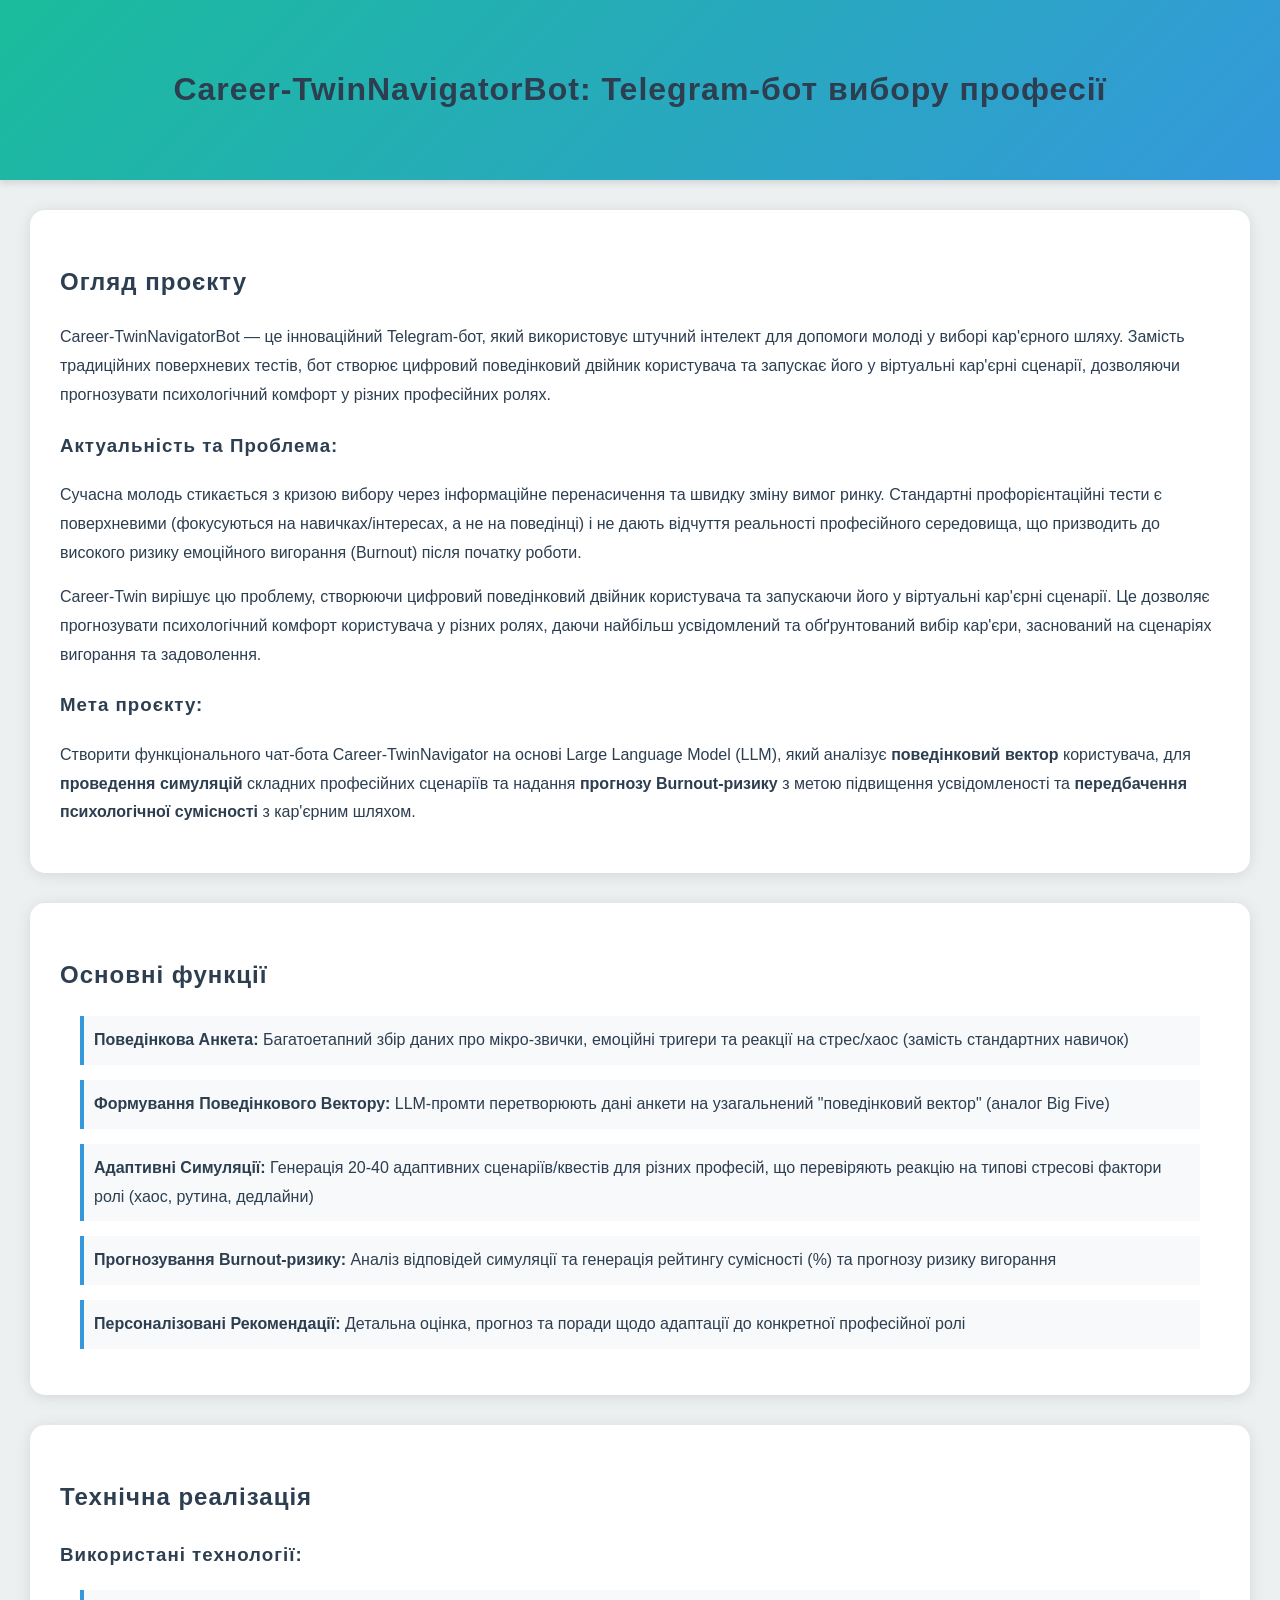
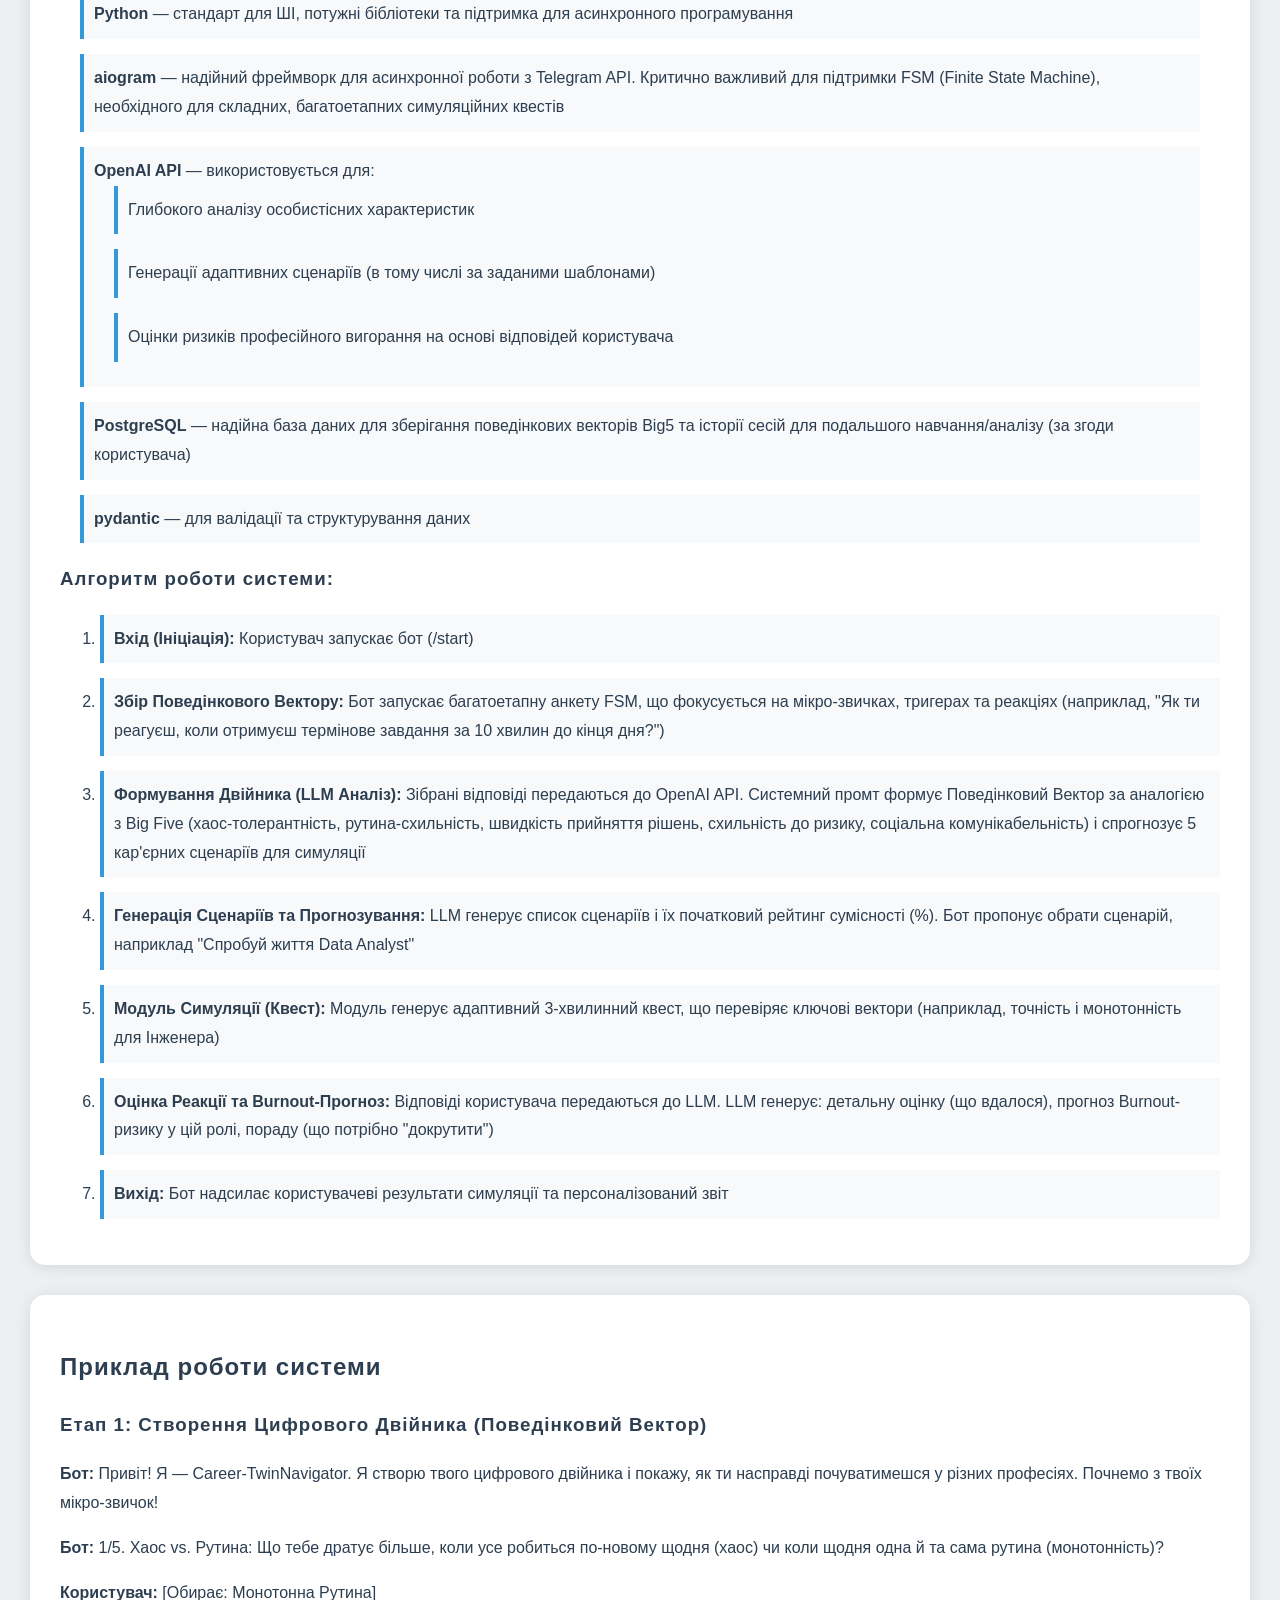
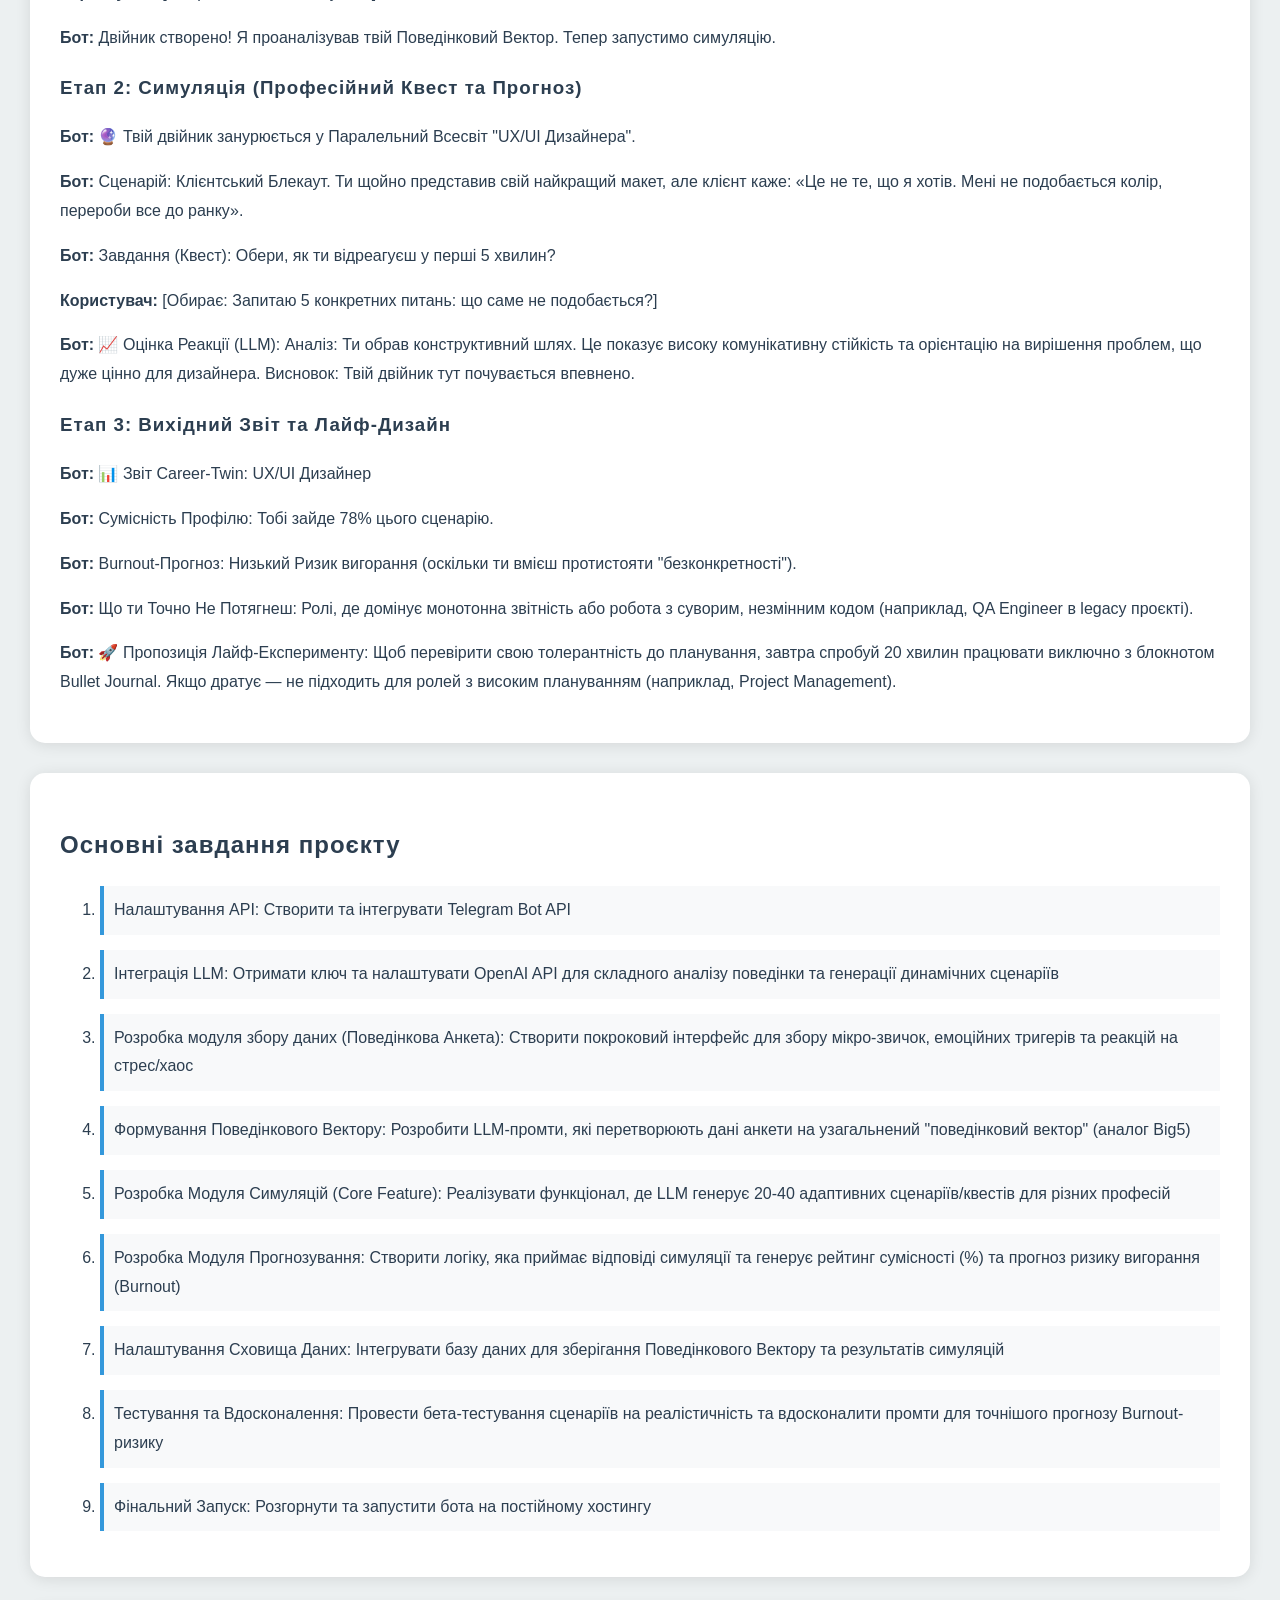
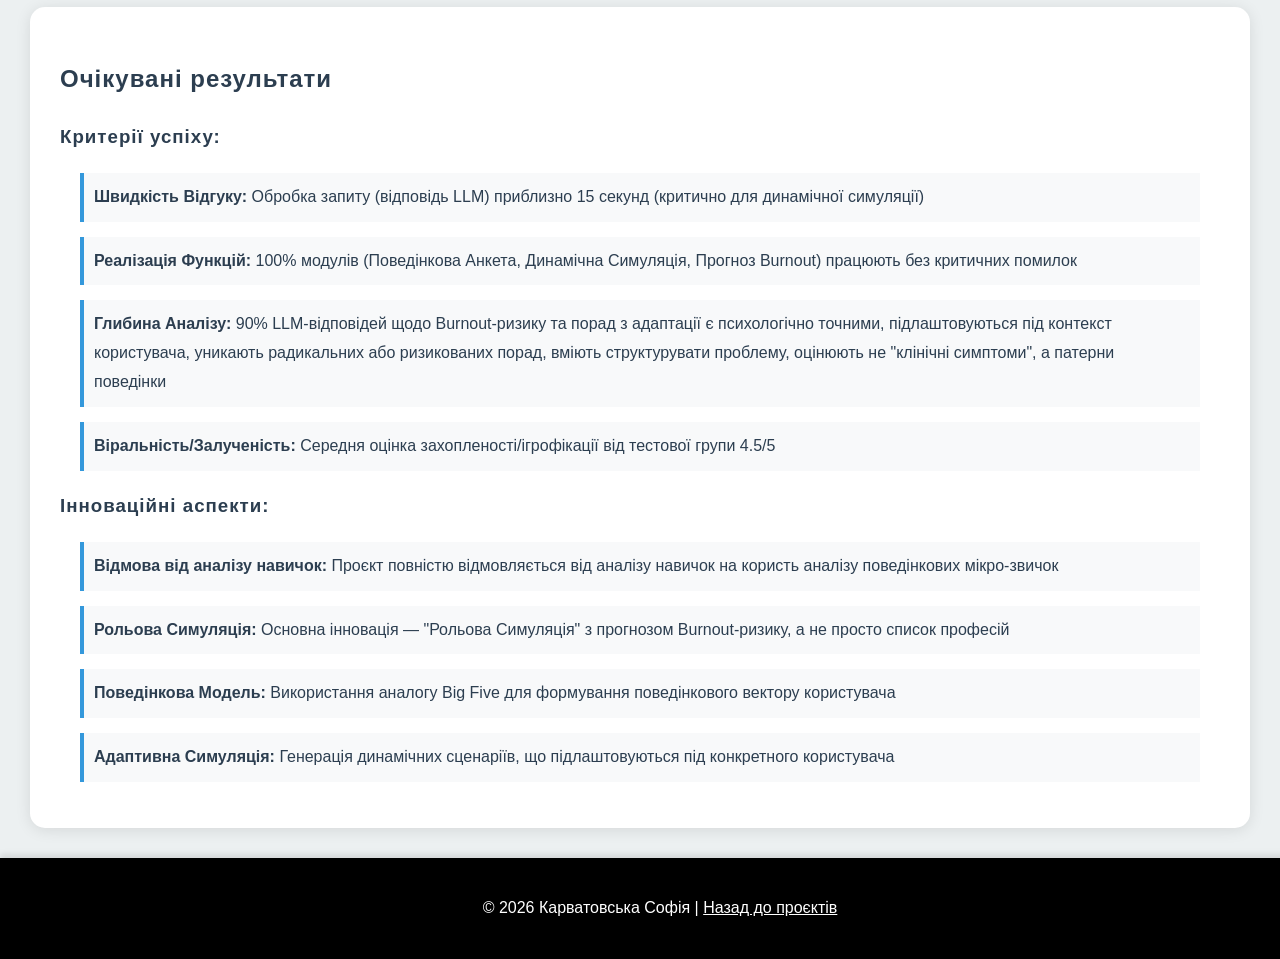
==== project/index.html @ 1b2fbc67 "structure" ====
<!DOCTYPE html>
<html lang="uk">
<head>
    <meta charset="UTF-8">
    <meta name="viewport" content="width=device-width, initial-scale=1.0">
    <title>Career-TwinNavigatorBot</title>
    <link rel="stylesheet" href="style.css">
</head>
<body>
    <header>
        <h1>Career-TwinNavigatorBot: Telegram-бот вибору професії</h1>
    </header>

    <section id="project-overview">
        <h2>Огляд проєкту</h2>
        <p>
            Career-TwinNavigatorBot — це інноваційний Telegram-бот, який використовує штучний інтелект 
            для допомоги молоді у виборі кар'єрного шляху. Замість традиційних поверхневих тестів, 
            бот створює цифровий поведінковий двійник користувача та запускає його у віртуальні 
            кар'єрні сценарії, дозволяючи прогнозувати психологічний комфорт у різних професійних ролях.
        </p>
        
        <h3>Актуальність та Проблема:</h3>
        <p>
            Сучасна молодь стикається з кризою вибору через інформаційне перенасичення та швидку 
            зміну вимог ринку. Стандартні профорієнтаційні тести є поверхневими (фокусуються на 
            навичках/інтересах, а не на поведінці) і не дають відчуття реальності професійного 
            середовища, що призводить до високого ризику емоційного вигорання (Burnout) після початку роботи.
        </p>
        <p>
            Career-Twin вирішує цю проблему, створюючи цифровий поведінковий двійник користувача 
            та запускаючи його у віртуальні кар'єрні сценарії. Це дозволяє прогнозувати психологічний 
            комфорт користувача у різних ролях, даючи найбільш усвідомлений та обґрунтований вибір 
            кар'єри, заснований на сценаріях вигорання та задоволення.
        </p>
        
        <h3>Мета проєкту:</h3>
        <p>
            Створити функціонального чат-бота Career-TwinNavigator на основі Large Language Model (LLM), 
            який аналізує <strong>поведінковий вектор</strong> користувача, для <strong>проведення симуляцій</strong> 
            складних професійних сценаріїв та надання <strong>прогнозу Burnout-ризику</strong> з метою 
            підвищення усвідомленості та <strong>передбачення психологічної сумісності</strong> з кар'єрним шляхом.
        </p>
    </section>

    <section id="main-features">
        <h2>Основні функції</h2>
        <ul>
            <li>
                <strong>Поведінкова Анкета:</strong> Багатоетапний збір даних про мікро-звички, 
                емоційні тригери та реакції на стрес/хаос (замість стандартних навичок)
            </li>
            <li>
                <strong>Формування Поведінкового Вектору:</strong> LLM-промти перетворюють дані 
                анкети на узагальнений "поведінковий вектор" (аналог Big Five)
            </li>
            <li>
                <strong>Адаптивні Симуляції:</strong> Генерація 20-40 адаптивних сценаріїв/квестів 
                для різних професій, що перевіряють реакцію на типові стресові фактори ролі 
                (хаос, рутина, дедлайни)
            </li>
            <li>
                <strong>Прогнозування Burnout-ризику:</strong> Аналіз відповідей симуляції та 
                генерація рейтингу сумісності (%) та прогнозу ризику вигорання
            </li>
            <li>
                <strong>Персоналізовані Рекомендації:</strong> Детальна оцінка, прогноз та поради 
                щодо адаптації до конкретної професійної ролі
            </li>
        </ul>
    </section>

    <section id="technical-details">
        <h2>Технічна реалізація</h2>
        <h3>Використані технології:</h3>
        <ul>
            <li>
                <strong>Python</strong> — стандарт для ШІ, потужні бібліотеки та підтримка для 
                асинхронного програмування
            </li>
            <li>
                <strong>aiogram</strong> — надійний фреймворк для асинхронної роботи з Telegram API. 
                Критично важливий для підтримки FSM (Finite State Machine), необхідного для складних, 
                багатоетапних симуляційних квестів
            </li>
            <li>
                <strong>OpenAI API</strong> — використовується для:
                <ul>
                    <li>Глибокого аналізу особистісних характеристик</li>
                    <li>Генерації адаптивних сценаріїв (в тому числі за заданими шаблонами)</li>
                    <li>Оцінки ризиків професійного вигорання на основі відповідей користувача</li>
                </ul>
            </li>
            <li>
                <strong>PostgreSQL</strong> — надійна база даних для зберігання поведінкових векторів 
                Big5 та історії сесій для подальшого навчання/аналізу (за згоди користувача)
            </li>
            <li>
                <strong>pydantic</strong> — для валідації та структурування даних
            </li>
        </ul>
        
        <h3>Алгоритм роботи системи:</h3>
        <ol>
            <li>
                <strong>Вхід (Ініціація):</strong> Користувач запускає бот (/start)
            </li>
            <li>
                <strong>Збір Поведінкового Вектору:</strong> Бот запускає багатоетапну анкету FSM, 
                що фокусується на мікро-звичках, тригерах та реакціях (наприклад, "Як ти реагуєш, 
                коли отримуєш термінове завдання за 10 хвилин до кінця дня?")
            </li>
            <li>
                <strong>Формування Двійника (LLM Аналіз):</strong> Зібрані відповіді передаються до 
                OpenAI API. Системний промт формує Поведінковий Вектор за аналогією з Big Five 
                (хаос-толерантність, рутина-схильність, швидкість прийняття рішень, схильність до 
                ризику, соціальна комунікабельність) і спрогнозує 5 кар'єрних сценаріїв для симуляції
            </li>
            <li>
                <strong>Генерація Сценаріїв та Прогнозування:</strong> LLM генерує список сценаріїв 
                і їх початковий рейтинг сумісності (%). Бот пропонує обрати сценарій, наприклад 
                "Спробуй життя Data Analyst"
            </li>
            <li>
                <strong>Модуль Симуляції (Квест):</strong> Модуль генерує адаптивний 3-хвилинний 
                квест, що перевіряє ключові вектори (наприклад, точність і монотонність для Інженера)
            </li>
            <li>
                <strong>Оцінка Реакції та Burnout-Прогноз:</strong> Відповіді користувача передаються 
                до LLM. LLM генерує: детальну оцінку (що вдалося), прогноз Burnout-ризику у цій ролі, 
                пораду (що потрібно "докрутити")
            </li>
            <li>
                <strong>Вихід:</strong> Бот надсилає користувачеві результати симуляції та 
                персоналізований звіт
            </li>
        </ol>
    </section>

    <section id="workflow-example">
        <h2>Приклад роботи системи</h2>
        
        <h3>Етап 1: Створення Цифрового Двійника (Поведінковий Вектор)</h3>
        <div class="workflow-step">
            <p><strong>Бот:</strong> Привіт! Я — Career-TwinNavigator. Я створю твого цифрового 
            двійника і покажу, як ти насправді почуватимешся у різних професіях. Почнемо з твоїх 
            мікро-звичок!</p>
            <p><strong>Бот:</strong> 1/5. Хаос vs. Рутина: Що тебе дратує більше, коли усе робиться 
            по-новому щодня (хаос) чи коли щодня одна й та сама рутина (монотонність)?</p>
            <p><strong>Користувач:</strong> [Обирає: Монотонна Рутина]</p>
            <p><strong>Бот:</strong> Двійник створено! Я проаналізував твій Поведінковий Вектор. 
            Тепер запустимо симуляцію.</p>
        </div>

        <h3>Етап 2: Симуляція (Професійний Квест та Прогноз)</h3>
        <div class="workflow-step">
            <p><strong>Бот:</strong> 🔮 Твій двійник занурюється у Паралельний Всесвіт "UX/UI Дизайнера".</p>
            <p><strong>Бот:</strong> Сценарій: Клієнтський Блекаут. Ти щойно представив свій найкращий 
            макет, але клієнт каже: «Це не те, що я хотів. Мені не подобається колір, перероби все 
            до ранку».</p>
            <p><strong>Бот:</strong> Завдання (Квест): Обери, як ти відреагуєш у перші 5 хвилин?</p>
            <p><strong>Користувач:</strong> [Обирає: Запитаю 5 конкретних питань: що саме не подобається?]</p>
            <p><strong>Бот:</strong> 📈 Оцінка Реакції (LLM): Аналіз: Ти обрав конструктивний шлях. 
            Це показує високу комунікативну стійкість та орієнтацію на вирішення проблем, що дуже 
            цінно для дизайнера. Висновок: Твій двійник тут почувається впевнено.</p>
        </div>

        <h3>Етап 3: Вихідний Звіт та Лайф-Дизайн</h3>
        <div class="workflow-step">
            <p><strong>Бот:</strong> 📊 Звіт Career-Twin: UX/UI Дизайнер</p>
            <p><strong>Бот:</strong> Сумісність Профілю: Тобі зайде 78% цього сценарію.</p>
            <p><strong>Бот:</strong> Burnout-Прогноз: Низький Ризик вигорання (оскільки ти вмієш 
            протистояти "безконкретності").</p>
            <p><strong>Бот:</strong> Що ти Точно Не Потягнеш: Ролі, де домінує монотонна звітність 
            або робота з суворим, незмінним кодом (наприклад, QA Engineer в legacy проєкті).</p>
            <p><strong>Бот:</strong> 🚀 Пропозиція Лайф-Експерименту: Щоб перевірити свою толерантність 
            до планування, завтра спробуй 20 хвилин працювати виключно з блокнотом Bullet Journal. 
            Якщо дратує — не підходить для ролей з високим плануванням (наприклад, Project Management).</p>
        </div>
    </section>

    <section id="project-tasks">
        <h2>Основні завдання проєкту</h2>
        <ol>
            <li>Налаштування API: Створити та інтегрувати Telegram Bot API</li>
            <li>Інтеграція LLM: Отримати ключ та налаштувати OpenAI API для складного аналізу 
            поведінки та генерації динамічних сценаріїв</li>
            <li>Розробка модуля збору даних (Поведінкова Анкета): Створити покроковий інтерфейс 
            для збору мікро-звичок, емоційних тригерів та реакцій на стрес/хаос</li>
            <li>Формування Поведінкового Вектору: Розробити LLM-промти, які перетворюють дані 
            анкети на узагальнений "поведінковий вектор" (аналог Big5)</li>
            <li>Розробка Модуля Симуляцій (Core Feature): Реалізувати функціонал, де LLM генерує 
            20-40 адаптивних сценаріїв/квестів для різних професій</li>
            <li>Розробка Модуля Прогнозування: Створити логіку, яка приймає відповіді симуляції 
            та генерує рейтинг сумісності (%) та прогноз ризику вигорання (Burnout)</li>
            <li>Налаштування Сховища Даних: Інтегрувати базу даних для зберігання Поведінкового 
            Вектору та результатів симуляцій</li>
            <li>Тестування та Вдосконалення: Провести бета-тестування сценаріїв на реалістичність 
            та вдосконалити промти для точнішого прогнозу Burnout-ризику</li>
            <li>Фінальний Запуск: Розгорнути та запустити бота на постійному хостингу</li>
        </ol>
    </section>

    <section id="expected-results">
        <h2>Очікувані результати</h2>
        <h3>Критерії успіху:</h3>
        <ul>
            <li>
                <strong>Швидкість Відгуку:</strong> Обробка запиту (відповідь LLM) приблизно 15 секунд 
                (критично для динамічної симуляції)
            </li>
            <li>
                <strong>Реалізація Функцій:</strong> 100% модулів (Поведінкова Анкета, Динамічна Симуляція, 
                Прогноз Burnout) працюють без критичних помилок
            </li>
            <li>
                <strong>Глибина Аналізу:</strong> 90% LLM-відповідей щодо Burnout-ризику та порад з 
                адаптації є психологічно точними, підлаштовуються під контекст користувача, уникають 
                радикальних або ризикованих порад, вміють структурувати проблему, оцінюють не "клінічні 
                симптоми", а патерни поведінки
            </li>
            <li>
                <strong>Віральність/Залученість:</strong> Середня оцінка захопленості/ігрофікації від 
                тестової групи 4.5/5
            </li>
        </ul>

        <h3>Інноваційні аспекти:</h3>
        <ul>
            <li>
                <strong>Відмова від аналізу навичок:</strong> Проєкт повністю відмовляється від аналізу 
                навичок на користь аналізу поведінкових мікро-звичок
            </li>
            <li>
                <strong>Рольова Симуляція:</strong> Основна інновація — "Рольова Симуляція" з прогнозом 
                Burnout-ризику, а не просто список професій
            </li>
            <li>
                <strong>Поведінкова Модель:</strong> Використання аналогу Big Five для формування 
                поведінкового вектору користувача
            </li>
            <li>
                <strong>Адаптивна Симуляція:</strong> Генерація динамічних сценаріїв, що підлаштовуються 
                під конкретного користувача
            </li>
        </ul>
    </section>

    <footer>
        <p>&copy; 2026 Карватовська Софія | <a href="../index.html">Назад до проєктів</a></p>
    </footer>
</body>
</html>
---- project/style.css ----
body {
    font-family: 'Roboto', sans-serif;
    line-height: 1.8;
    margin: 0;
    padding: 0;
    color: #2c3e50;
    background: #ecf0f1;
}

header {
    background: linear-gradient(135deg, #1abc9c, #3498db);
    padding: 40px;
    text-align: center;
    box-shadow: 0 4px 6px rgba(0,0,0,0.1);
}

section {
    background: white;
    padding: 30px;
    margin: 30px;
    border-radius: 15px;
    box-shadow: 0 2px 15px rgba(0,0,0,0.1);
}

h1, h2, h3 {
    color: #2c3e50;
    font-weight: 700;
    letter-spacing: 1px;
}

ul {
    padding: 0 20px;
    list-style-type: none;
}

li {
    margin-bottom: 15px;
    padding: 10px;
    border-left: 4px solid #3498db;
    background: #f8f9fa;
}

form {
    display: grid;
    gap: 15px;
    max-width: 600px;
    margin: 0 auto;
}

label {
    font-weight: 600;
    color: #34495e;
}

input, textarea {
    padding: 12px;
    border: 2px solid #bdc3c7;
    border-radius: 8px;
    transition: all 0.3s ease;
}

input:focus, textarea:focus {
    border-color: #3498db;
    outline: none;
    box-shadow: 0 0 5px rgba(52,152,219,0.3);
}

button {
    padding: 12px 24px;
    background: linear-gradient(45deg, #3498db, #2980b9);
    color: white;
    border: none;
    border-radius: 8px;
    cursor: pointer;
    font-weight: 600;
    transition: transform 0.2s ease;
}

button:hover {
    background: linear-gradient(45deg, #2980b9, #2c3e50);
    transform: translateY(-2px);
}

footer {
    background: #000000;
    color: white;
    text-align: center;
    padding: 20px;
    width: 100%;
    bottom: 0;
    box-shadow: 0 -4px 6px rgba(0, 0, 0, 0.1);
}

footer a {
    color: white;
}
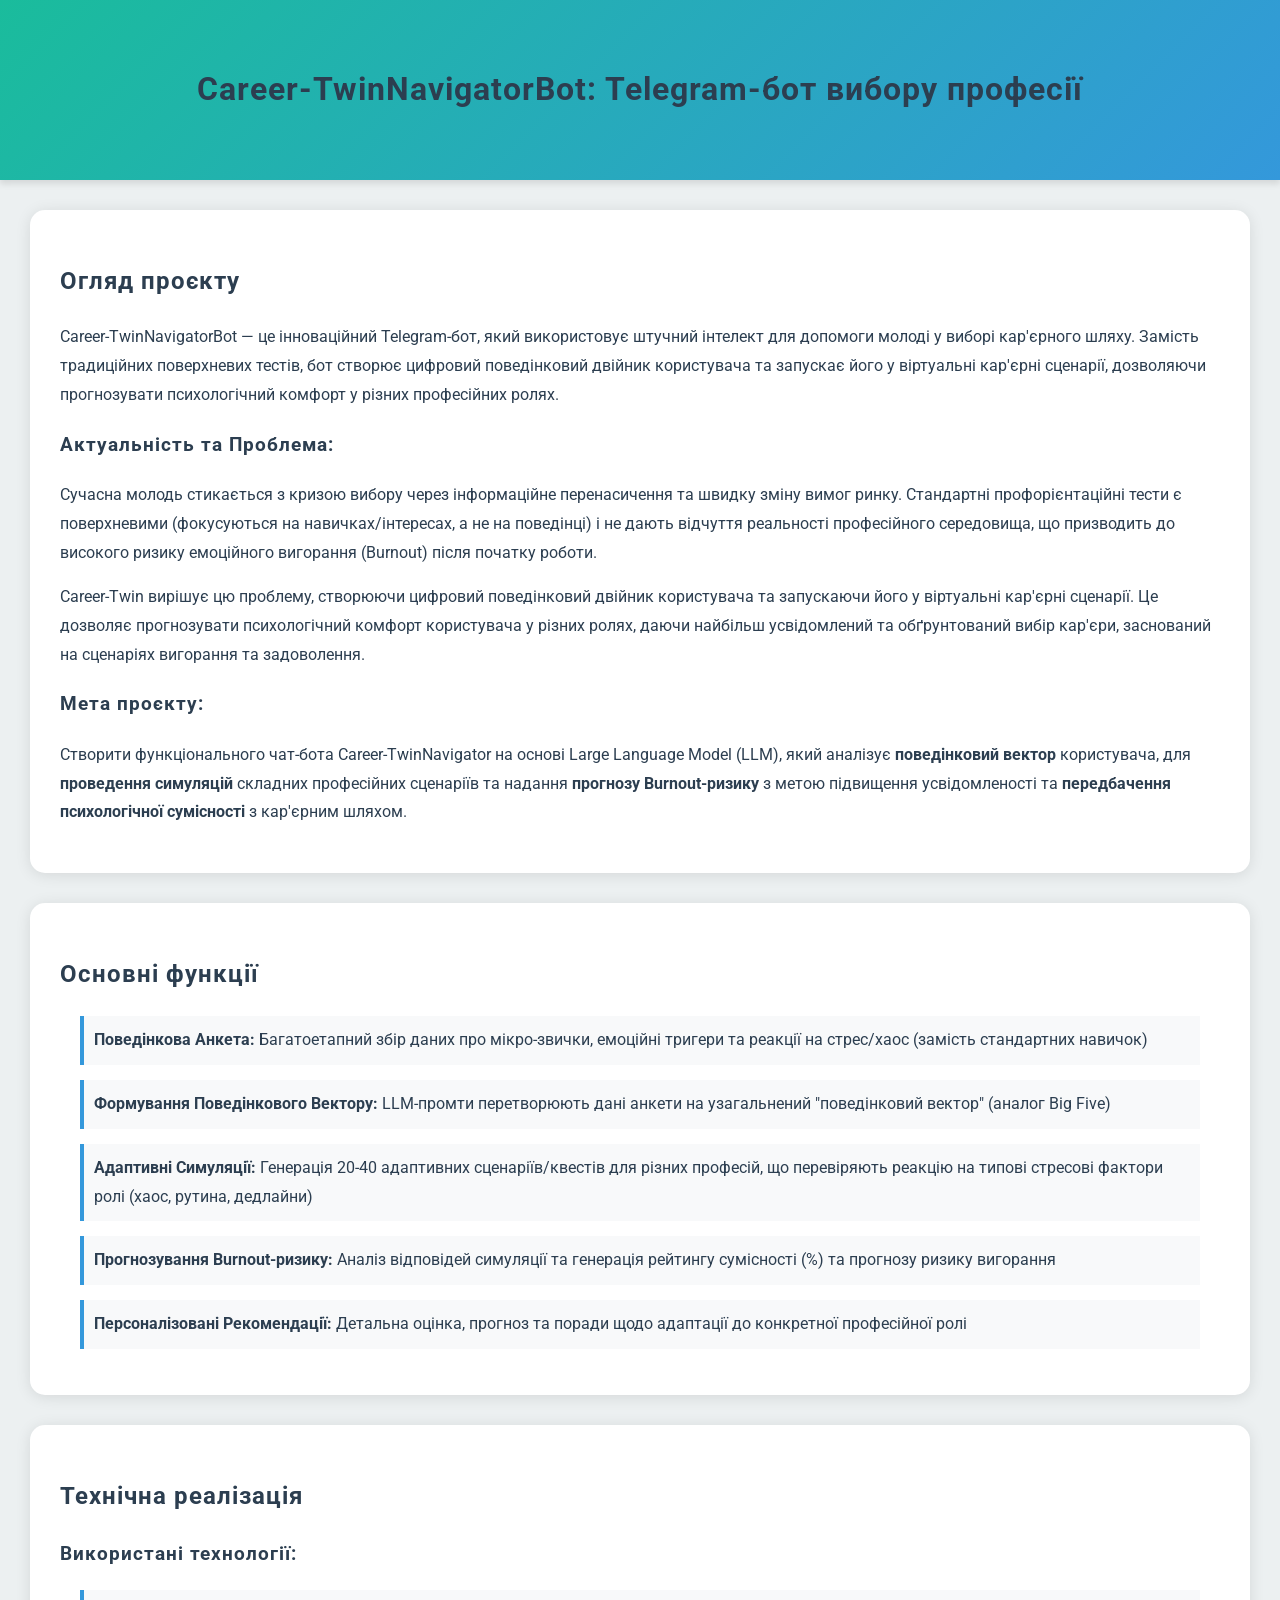
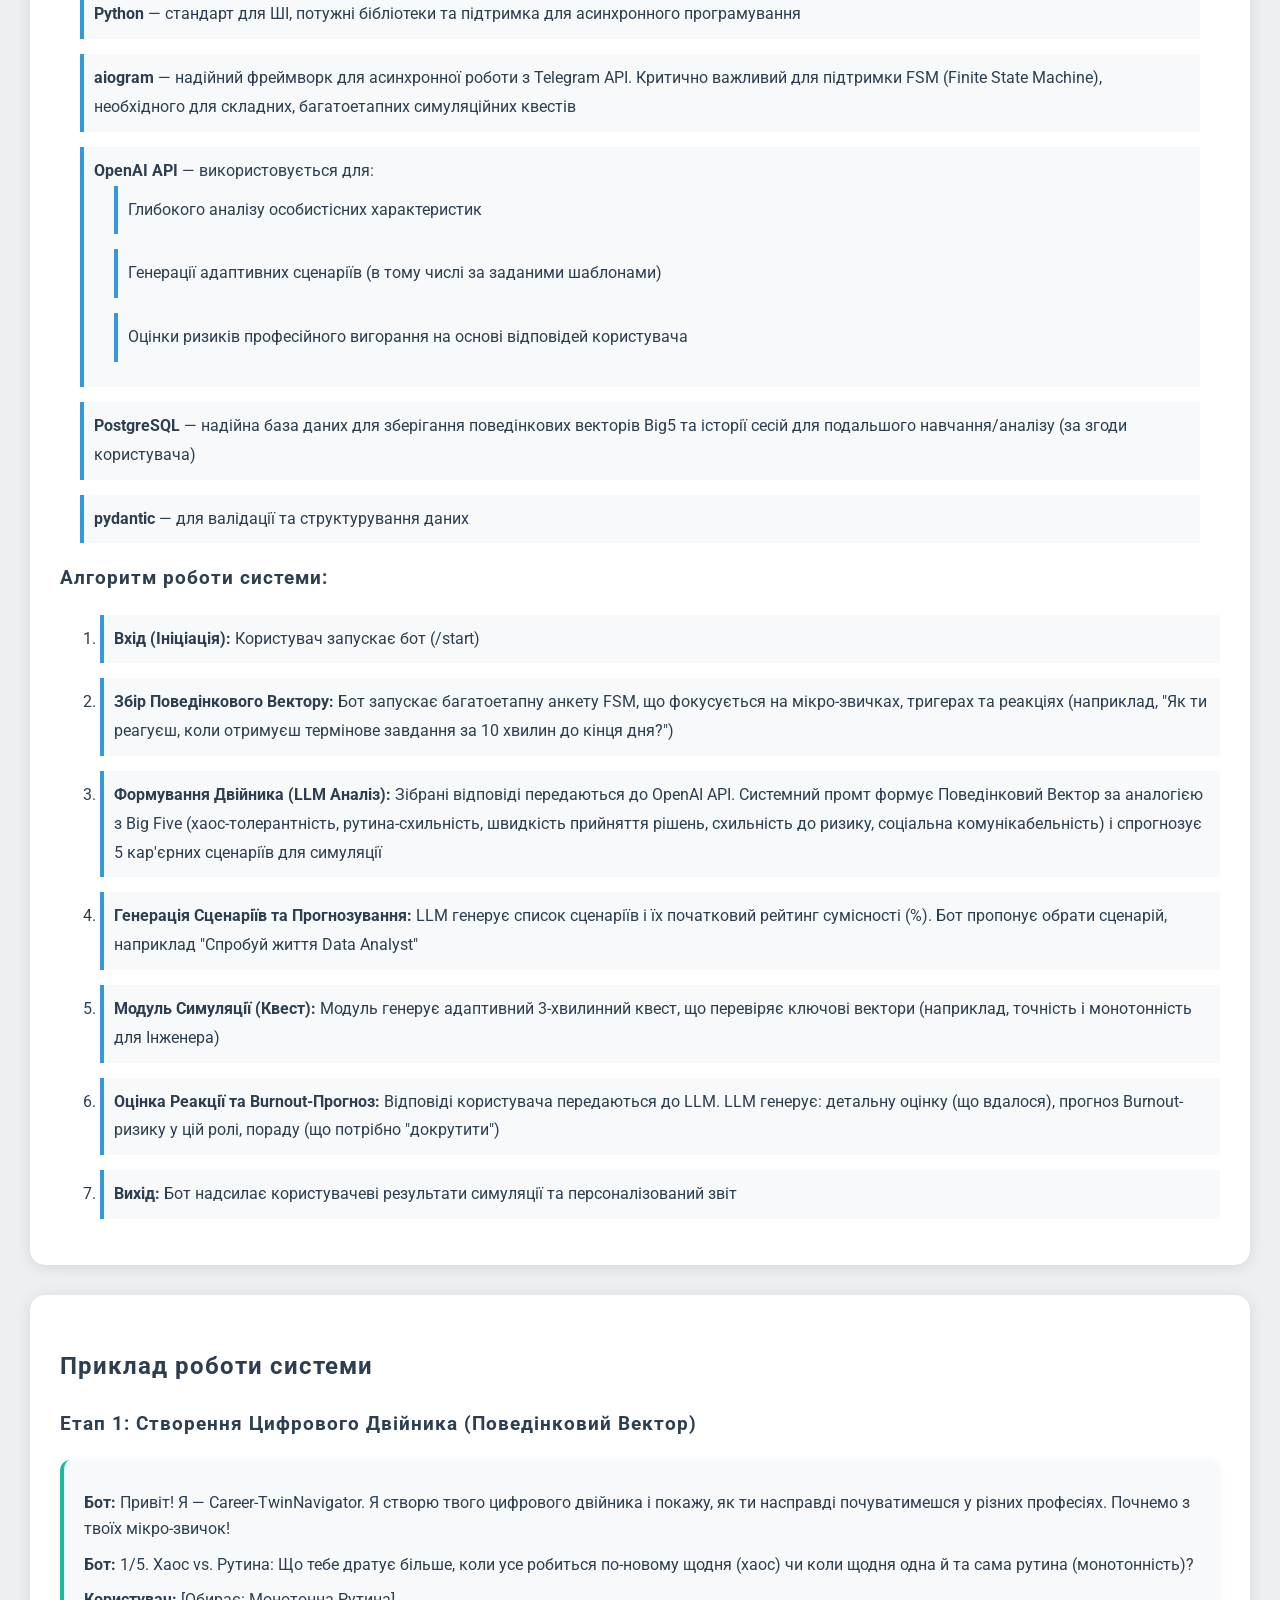
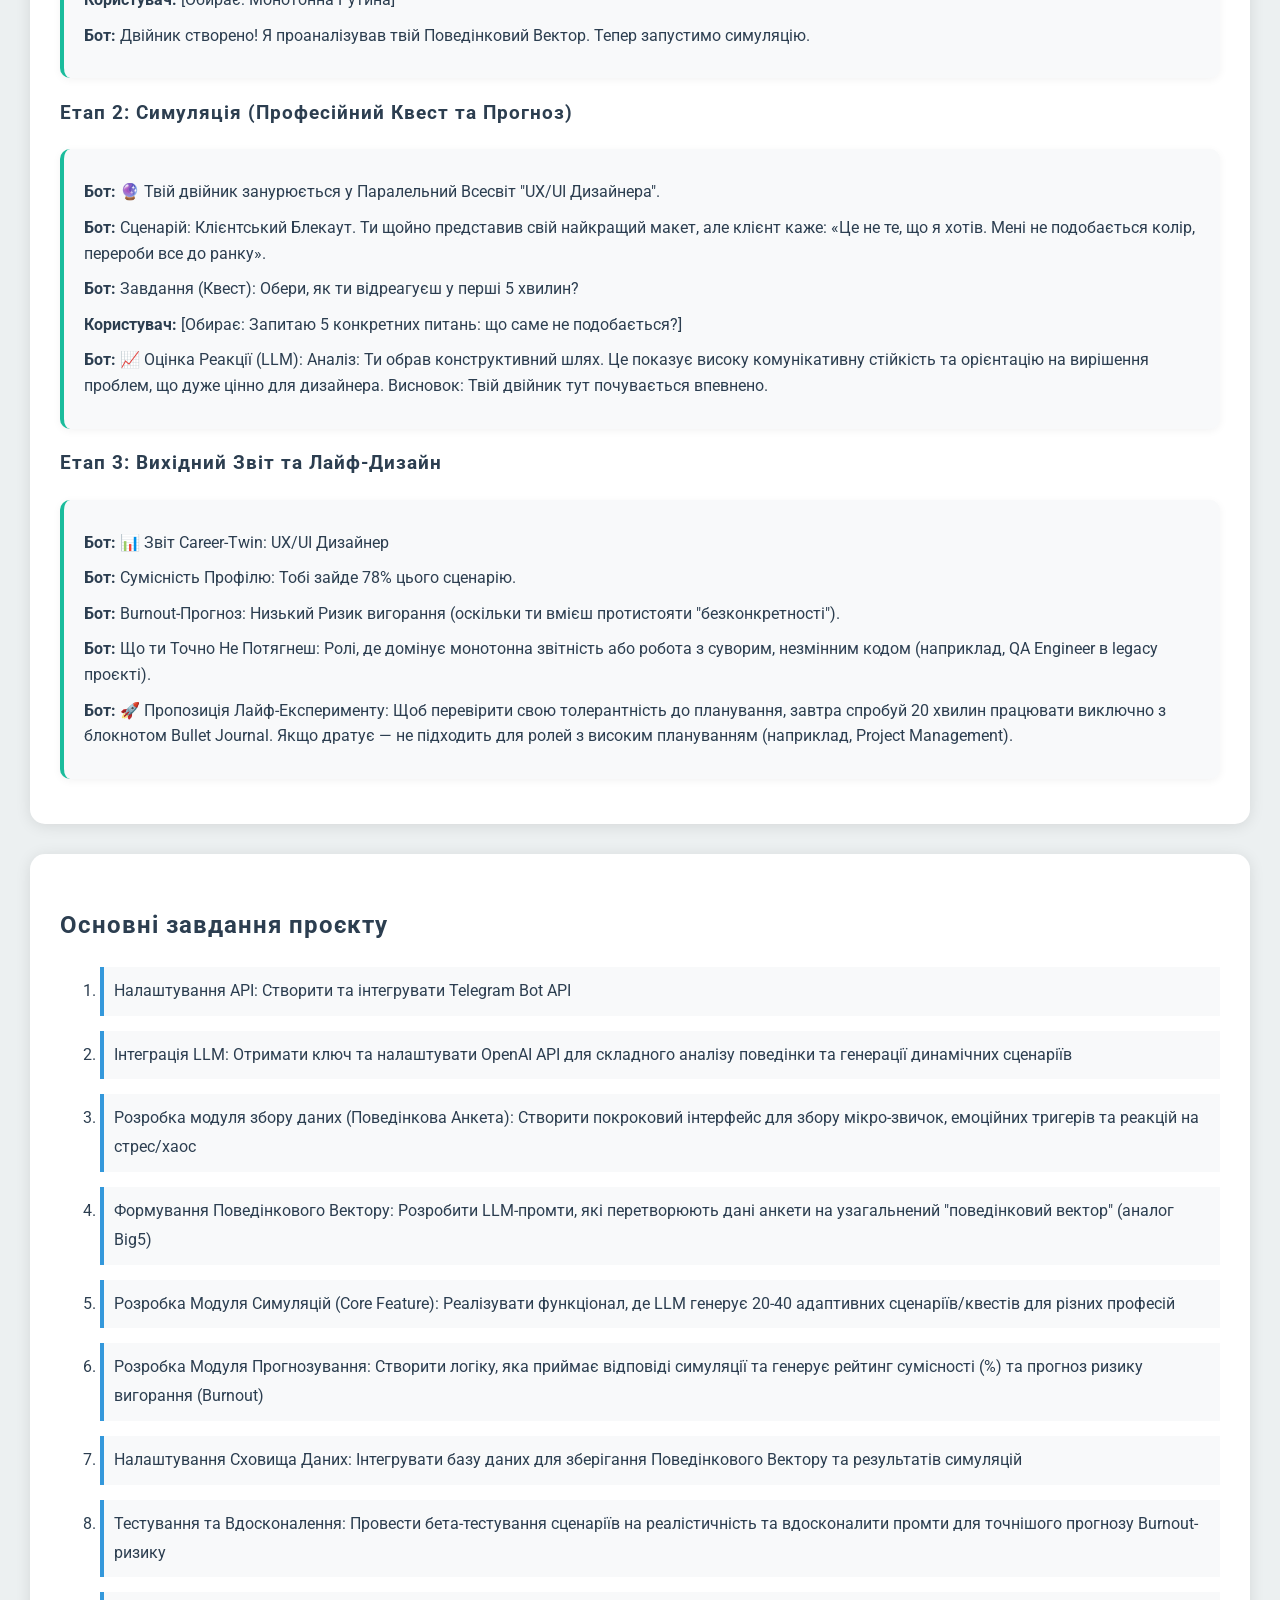
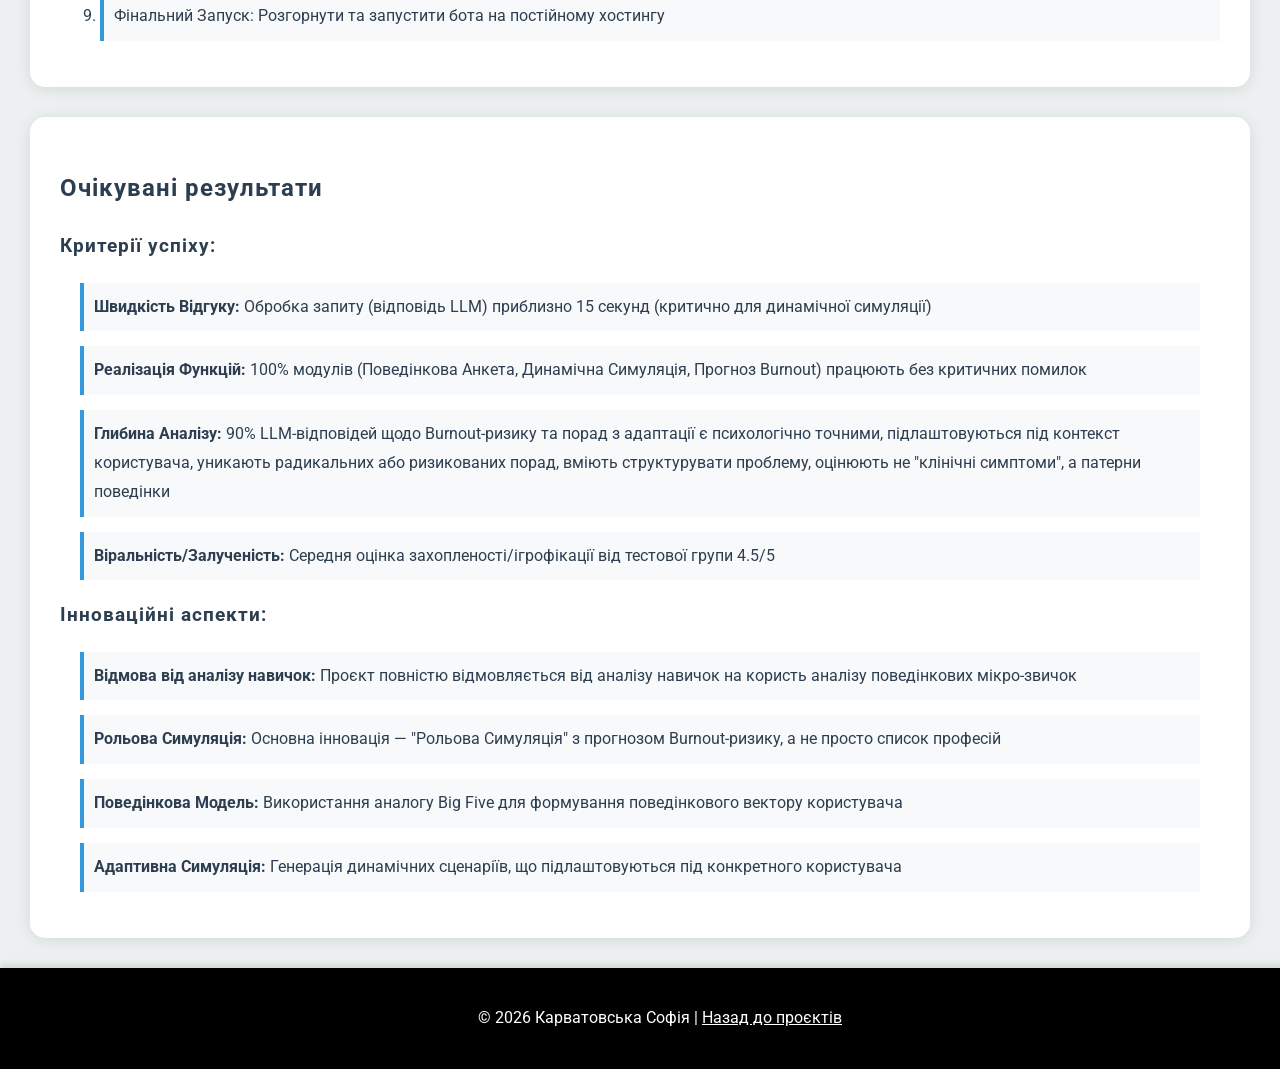
==== commit 73cb3e2b: "1" ====
--- a/project/index.html
+++ b/project/index.html
@@ -4,6 +4,9 @@
     <meta charset="UTF-8">
     <meta name="viewport" content="width=device-width, initial-scale=1.0">
     <title>Career-TwinNavigatorBot</title>
+    <link rel="preconnect" href="https://fonts.googleapis.com">
+    <link rel="preconnect" href="https://fonts.gstatic.com" crossorigin>
+    <link href="https://fonts.googleapis.com/css2?family=Roboto:wght@400;600;700&display=swap" rel="stylesheet">
     <link rel="stylesheet" href="style.css">
 </head>
 <body>
--- a/project/style.css
+++ b/project/style.css
@@ -94,3 +94,21 @@
 footer a {
     color: white;
 }
+
+.workflow-step {
+    background: #f8f9fa;
+    padding: 20px;
+    margin: 15px 0;
+    border-radius: 10px;
+    border-left: 4px solid #1abc9c;
+    box-shadow: 0 2px 8px rgba(0,0,0,0.05);
+}
+
+.workflow-step p {
+    margin: 10px 0;
+    line-height: 1.6;
+}
+
+.workflow-step strong {
+    color: #2c3e50;
+}
